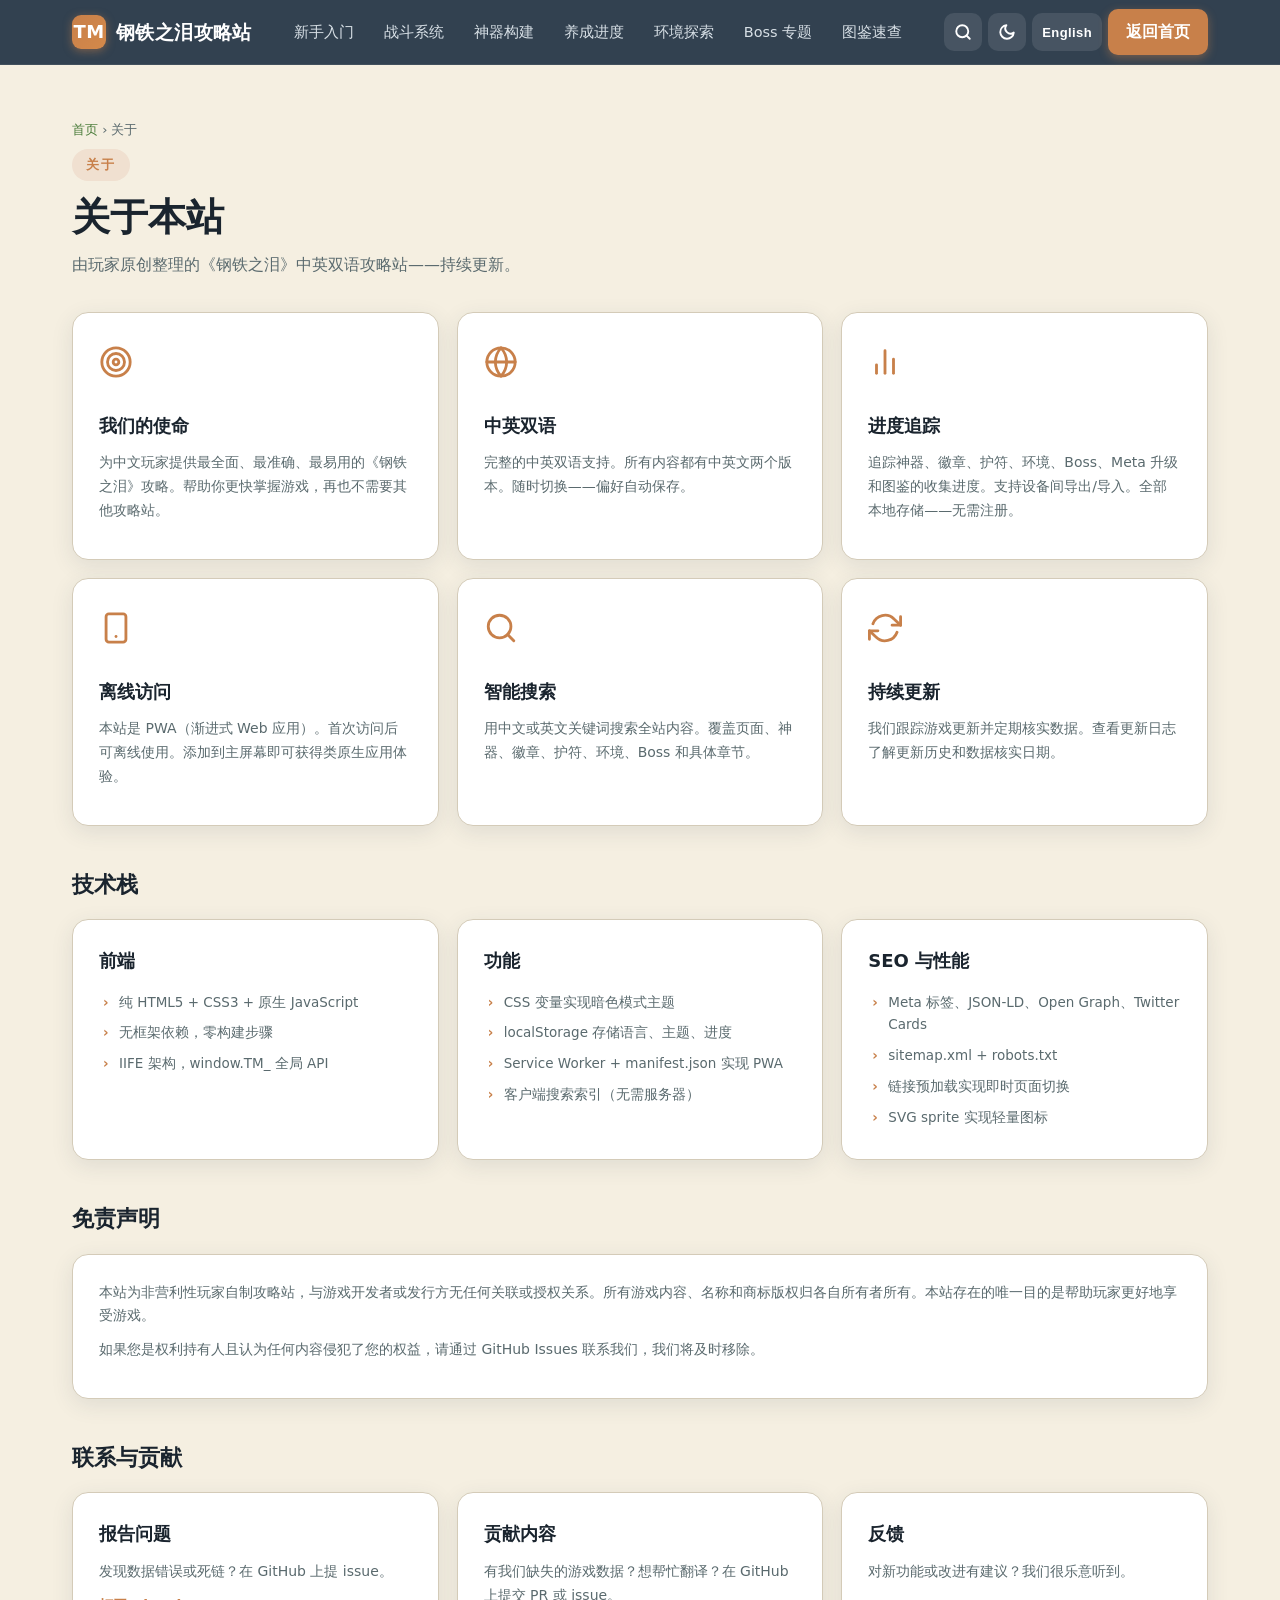
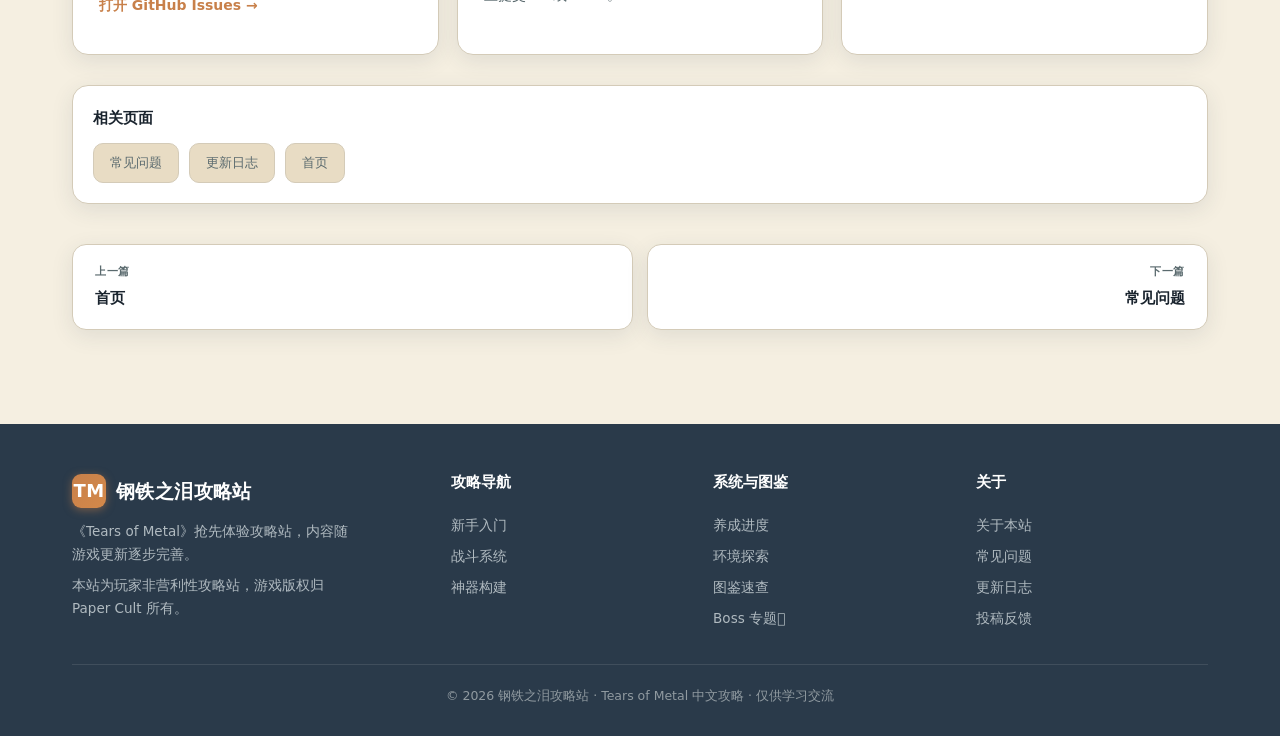
==== about.html @ 51933f32 "v3.1: 真实数据整合与技术清理 — Steam API数据/英雄/Boss/敌人/货币/护符/SVG清理/MAINTENANCE修复/changelog清理" ====
﻿<!DOCTYPE html>
<html lang="zh-CN">
<head>
<meta charset="UTF-8">
<meta name="viewport" content="width=device-width, initial-scale=1.0">
<title>关于本站 | Tears of Metal 钢铁之泪攻略</title>
<meta name="description" content="钢铁之泪攻略站介绍：由玩家原创整理，持续更新，支持中英双语、暗色模式、离线访问。">
<meta name="keywords" content="Tears of Metal攻略站,关于,钢铁之泪中文攻略">
<link rel="stylesheet" href="css/style.css">
<link rel="manifest" href="manifest.json">
<meta name="theme-color" content="#2a3a4a">
<script type="application/ld+json">
{"@context":"https://schema.org","@type":"AboutPage","headline":"关于钢铁之泪攻略站","inLanguage":"zh-CN","isPartOf":{"@type":"WebSite","name":"钢铁之泪攻略站"}}
</script>

    <meta property="og:title" content="关于本站 | Tears of Metal 钢铁之泪攻略" />
    <meta property="og:description" content="钢铁之泪攻略站介绍：由玩家原创整理，持续更新，支持中英双语、暗色模式、离线访问。" />
    <meta property="og:type" content="website" />
    <meta property="og:locale" content="zh_CN" />
    <meta property="og:site_name" content="钢铁之泪攻略站" />
    <meta name="twitter:card" content="summary" />
  </head>
<body>

<header class="nav">
  <div class="wrap nav-inner">
    <a href="index.html" class="brand"><span class="logo">TM</span><span data-i18n="brand">钢铁之泪攻略站</span></a>
    <nav class="nav-links" id="navLinks">
      <a href="getting-started.html" data-i18n="nav.getting-started">新手入门</a>
      <a href="combat.html" data-i18n="nav.combat">战斗系统</a>
      <a href="towers.html" data-i18n="nav.artifacts">神器构建</a>
      <a href="economy.html" data-i18n="nav.progression">养成进度</a>
      <a href="maps.html" data-i18n="nav.environments">环境探索</a>
      <a href="bosses.html" data-i18n="nav.bosses">Boss 专题</a>
      <a href="codex.html" data-i18n="nav.codex">图鉴速查</a>
    </nav>
    <div class="nav-utils">
      <button class="nav-btn search-btn" aria-label="搜索"><svg width="18" height="18" viewBox="0 0 24 24" fill="none" stroke="currentColor" stroke-width="2.5" stroke-linecap="round" stroke-linejoin="round"><circle cx="11" cy="11" r="8"/><line x1="21" y1="21" x2="16.65" y2="16.65"/></svg></button>
      <button class="nav-btn dark-btn" aria-label="暗色模式"><svg width="18" height="18" viewBox="0 0 24 24" fill="none" stroke="currentColor" stroke-width="2.5" stroke-linecap="round" stroke-linejoin="round"><path d="M21 12.79A9 9 0 1 1 11.21 3 7 7 0 0 0 21 12.79z"/></svg></button>
      <button class="nav-btn lang-btn" aria-label="语言">English</button>
      <a href="index.html" class="nav-cta" data-i18n="nav.cta.home">返回首页</a>
    </div>
    <button class="burger" id="burger" aria-label="菜单"><span></span><span></span><span></span></button>
  </div>
</header>

<section id="top" class="section-anchor" style="padding-top:54px">
  <div class="wrap">
    <div class="breadcrumb"><a href="index.html" data-en="Home">首页</a> <span>›</span> <span data-en="About">关于</span></div>
    <span class="eyebrow" data-en="About">关于</span>
    <h2 class="title" data-en="About This Guide Site">关于本站</h2>
    <p class="subtitle" data-en="A player-made, bilingual guide site for Tears of Metal — original content, continuously updated.">由玩家原创整理的《钢铁之泪》中英双语攻略站——持续更新。</p>

    <div class="feature-grid" style="margin-top:24px">
      <div class="fcard">
        <div class="ico"><svg viewBox="0 0 24 24"><use href="#i-target"/></svg></div>
        <h4 data-en="Our Mission">我们的使命</h4>
        <p data-en="Provide the most comprehensive, accurate, and user-friendly Tears of Metal guide for Chinese-speaking players. Help you master the game faster and never need another guide site.">为中文玩家提供最全面、最准确、最易用的《钢铁之泪》攻略。帮助你更快掌握游戏，再也不需要其他攻略站。</p>
      </div>
      <div class="fcard">
        <div class="ico"><svg viewBox="0 0 24 24"><use href="#i-globe"/></svg></div>
        <h4 data-en="Bilingual Support">中英双语</h4>
        <p data-en="Full Chinese/English bilingual support. Every piece of content is available in both languages. Toggle anytime — your preference is saved automatically.">完整的中英双语支持。所有内容都有中英文两个版本。随时切换——偏好自动保存。</p>
      </div>
      <div class="fcard">
        <div class="ico"><svg viewBox="0 0 24 24"><use href="#i-chart"/></svg></div>
        <h4 data-en="Progress Tracking">进度追踪</h4>
        <p data-en="Track your collection progress across artifacts, emblems, charms, environments, bosses, meta upgrades, and codex entries. Export/import your data between devices. All stored locally — no account needed.">追踪神器、徽章、护符、环境、Boss、Meta 升级和图鉴的收集进度。支持设备间导出/导入。全部本地存储——无需注册。</p>
      </div>
      <div class="fcard">
        <div class="ico"><svg viewBox="0 0 24 24"><use href="#i-mobile"/></svg></div>
        <h4 data-en="Offline Access">离线访问</h4>
        <p data-en="This site is a PWA (Progressive Web App). After your first visit, it works offline. Install it to your home screen for app-like experience.">本站是 PWA（渐进式 Web 应用）。首次访问后可离线使用。添加到主屏幕即可获得类原生应用体验。</p>
      </div>
      <div class="fcard">
        <div class="ico"><svg viewBox="0 0 24 24"><use href="#i-search"/></svg></div>
        <h4 data-en="Smart Search">智能搜索</h4>
        <p data-en="Search the entire site by Chinese or English keywords. Covers pages, artifacts, emblems, charms, environments, bosses, and specific sections.">用中文或英文关键词搜索全站内容。覆盖页面、神器、徽章、护符、环境、Boss 和具体章节。</p>
      </div>
      <div class="fcard">
        <div class="ico"><svg viewBox="0 0 24 24"><use href="#i-refresh"/></svg></div>
        <h4 data-en="Continuously Updated">持续更新</h4>
        <p data-en="We track game updates and verify data regularly. Check the changelog for update history and data verification dates.">我们跟踪游戏更新并定期核实数据。查看更新日志了解更新历史和数据核实日期。</p>
      </div>
    </div>

    <h3 class="section-anchor" style="font-size:22px;color:var(--ink);margin:40px 0 16px" data-en="Tech Stack">技术栈</h3>
    <div class="feature-grid">
      <div class="fcard">
        <h4 data-en="Frontend">前端</h4>
        <ul>
          <li data-en="Pure HTML5 + CSS3 + Vanilla JavaScript">纯 HTML5 + CSS3 + 原生 JavaScript</li>
          <li data-en="No framework dependencies, zero build step">无框架依赖，零构建步骤</li>
          <li data-en="IIFE architecture with window.TM_ global API">IIFE 架构，window.TM_ 全局 API</li>
        </ul>
      </div>
      <div class="fcard">
        <h4 data-en="Features">功能</h4>
        <ul>
          <li data-en="CSS variables for dark mode theming">CSS 变量实现暗色模式主题</li>
          <li data-en="localStorage for language, theme, progress">localStorage 存储语言、主题、进度</li>
          <li data-en="Service Worker + manifest.json for PWA">Service Worker + manifest.json 实现 PWA</li>
          <li data-en="Client-side search index (no server needed)">客户端搜索索引（无需服务器）</li>
        </ul>
      </div>
      <div class="fcard">
        <h4 data-en="SEO & Performance">SEO 与性能</h4>
        <ul>
          <li data-en="Meta tags, JSON-LD, Open Graph, Twitter Cards">Meta 标签、JSON-LD、Open Graph、Twitter Cards</li>
          <li data-en="sitemap.xml + robots.txt">sitemap.xml + robots.txt</li>
          <li data-en="Link prefetching for instant page loads">链接预加载实现即时页面切换</li>
          <li data-en="SVG sprites for lightweight icons">SVG sprite 实现轻量图标</li>
        </ul>
      </div>
    </div>

    <h3 class="section-anchor" style="font-size:22px;color:var(--ink);margin:40px 0 16px" data-en="Disclaimer">免责声明</h3>
    <div class="fcard">
      <p data-en="This is a non-profit, fan-made guide site for Tears of Metal. We are not affiliated with or endorsed by the game's developers or publishers. All game content, names, and trademarks belong to their respective owners. This site exists solely to help players enjoy the game better.">本站为非营利性玩家自制攻略站，与游戏开发者或发行方无任何关联或授权关系。所有游戏内容、名称和商标版权归各自所有者所有。本站存在的唯一目的是帮助玩家更好地享受游戏。</p>
      <p style="margin-top:10px" data-en="If you are a rights holder and believe any content infringes your rights, please contact us via GitHub Issues and we will remove it promptly.">如果您是权利持有人且认为任何内容侵犯了您的权益，请通过 GitHub Issues 联系我们，我们将及时移除。</p>
    </div>

    <h3 class="section-anchor" style="font-size:22px;color:var(--ink);margin:40px 0 16px" data-en="Contact & Contribute">联系与贡献</h3>
    <div class="feature-grid">
      <div class="fcard">
        <h4 data-en="Report Issues">报告问题</h4>
        <p data-en="Found a data error or broken link? Open an issue on GitHub.">发现数据错误或死链？在 GitHub 上提 issue。</p>
        <p style="margin-top:8px"><a href="https://github.com/yxhtl/tears-of-metal-guide/issues" target="_blank" rel="noopener" style="color:var(--copper);font-weight:600" data-en="Open GitHub Issues →">打开 GitHub Issues →</a></p>
      </div>
      <div class="fcard">
        <h4 data-en="Contribute Content">贡献内容</h4>
        <p data-en="Have game data we're missing? Want to help translate? Submit a pull request or issue on GitHub.">有我们缺失的游戏数据？想帮忙翻译？在 GitHub 上提交 PR 或 issue。</p>
      </div>
      <div class="fcard">
        <h4 data-en="Feedback">反馈</h4>
        <p data-en="Have suggestions for new features or improvements? We'd love to hear from you.">对新功能或改进有建议？我们很乐意听到。</p>
      </div>
    </div>

    <div class="cross-links">
      <h4 data-en="Related">相关页面</h4>
      <div class="cl-list">
        <a href="faq.html" data-en="FAQ">常见问题</a>
        <a href="changelog.html" data-en="Changelog">更新日志</a>
        <a href="index.html" data-en="Home">首页</a>
      </div>
    </div>

    <div class="page-nav">
      <a href="index.html"><div class="pn-label" data-en="Previous">上一篇</div><div class="pn-title" data-en="Home">首页</div></a>
      <a href="faq.html"><div class="pn-label" data-en="Next">下一篇</div><div class="pn-title" data-en="FAQ">常见问题</div></a>
    </div>
  </div>
</section>

<footer>
  <div class="wrap">
    <div class="foot-grid">
      <div class="foot-brand">
        <a href="index.html" class="brand" style="color:#fff"><span class="logo">TM</span><span data-en="Tears of Metal Guide">钢铁之泪攻略站</span></a>
        <p data-i18n="foot.branddesc">《Tears of Metal》抢先体验攻略站，内容随游戏更新逐步完善。</p>
        <p class="disclaimer" data-en="This is a non-profit fan guide site. Game rights belong to Paper Cult.">本站为玩家非营利性攻略站，游戏版权归 Paper Cult 所有。</p>
      </div>
      <div><h4 data-i18n="foot.nav">攻略导航</h4><a href="getting-started.html" data-en="Beginner">新手入门</a><a href="combat.html" data-en="Combat">战斗系统</a><a href="towers.html" data-en="Artifacts">神器构建</a></div>
      <div><h4 data-i18n="foot.systems">系统与图鉴</h4><a href="economy.html" data-en="Progression">养成进度</a><a href="maps.html" data-en="Environments">环境探索</a><a href="codex.html" data-en="Codex">图鉴速查</a><a href="bosses.html" data-en="Bosses">Boss 专题</a></div>
      <div><h4 data-i18n="foot.about">关于</h4><a href="about.html" data-i18n="foot.aboutus">关于本站</a><a href="faq.html" data-en="FAQ">常见问题</a><a href="changelog.html" data-i18n="foot.changelog">更新日志</a><a href="https://github.com/yxhtl/tears-of-metal-guide/issues" target="_blank" rel="noopener" data-i18n="foot.feedback">投稿反馈</a></div>
    </div>
    <div class="foot-bottom" data-i18n="foot.copy">© 2026 钢铁之泪攻略站 · Tears of Metal 中文攻略 · 仅供学习交流</div>
  </div>
</footer>

<button id="toTop" aria-label="返回顶部" data-en="Top">顶部</button>
<div class="search-overlay" id="searchOverlay">
  <div class="search-panel">
    <div class="search-input-wrap">
      <span class="s-ico"></span>
      <input type="text" placeholder="搜索攻略、神器、环境…">
      <button class="search-close" aria-label="关闭">×</button>
    </div>
    <div class="search-results"></div>
  </div>
</div>
<script src="js/common.js"></script>
</body>
</html>
---- css/style.css ----
/* ===== Tears of Metal Guide - Shared Styles ===== */
:root{
  --iron:#2a3a4a;         /* 深铁蓝 - 主背景/导航 */
  --iron-2:#3a4a5c;       /* 浅铁蓝 */
  --iron-3:#1a2a3a;       /* 深铁蓝2 */
  --copper:#c8804a;       /* 铜色 - 主强调色 */
  --copper-2:#d4894a;     /* 亮铜色 */
  --copper-3:#e8a060;     /* 柔铜色 */
  --heather:#8a6a9a;      /* 苏格兰石楠紫 - 次强调色 */
  --heather-2:#a08ab0;    /* 亮石楠紫 */
  --moss:#4a7c3a;         /* 高地苔藓绿 - 成功/完成 */
  --moss-2:#6a9c4a;       /* 亮苔藓绿 */
  --crimson:#a02828;      /* 战斗红 - 危险/Boss */
  --steel:#8a8a7a;        /* 钢灰 */
  --parchment:#e8dcc4;    /* 羊皮纸色 */
  --parchment-2:#f5efe1;  /* 亮羊皮纸 */
  --parchment-3:#faf6ec;  /* 最亮 */
  --ink:#1a242e;          /* 正文文字色 */
  --ink-soft:#5a6a6e;     /* 次要文字色 */
  --line:#d4cbb8;         /* 分割线 */
  --card:#ffffff;          /* 卡片背景 */
  /* aliases for compatibility */
  --border:var(--line);
  --card-bg:var(--card);
  --bg:var(--parchment);
  --accent:var(--copper);
  --shadow:0 6px 22px rgba(42,58,74,.10);
  --shadow-lg:0 14px 40px rgba(42,58,74,.16);
  --radius:16px;
  --maxw:1180px;
}
*{box-sizing:border-box;margin:0;padding:0}
html{scroll-behavior:smooth;scroll-padding-top:78px}
body{
  font-family:"Segoe UI","PingFang SC","Microsoft YaHei",system-ui,sans-serif;
  color:var(--ink);
  background:var(--parchment-2);
  line-height:1.7;
  -webkit-font-smoothing:antialiased;
  transition:background .3s,color .3s;
}
a{color:inherit;text-decoration:none}
img{max-width:100%;display:block}

/* ===== DARK MODE ===== */
body.dark{
  --iron:#152030;
  --iron-2:#1e2a3a;
  --iron-3:#0f1a28;
  --ink:#e8e2d4;
  --ink-soft:#b0bac0;
  --parchment:#1e2a34;
  --parchment-2:#141e28;
  --parchment-3:#0f1820;
  --line:#2e3a44;
  --card:#1a242e;
  --border:var(--line);
  --card-bg:var(--card);
  --bg:var(--parchment);
  --accent:var(--copper);
  --shadow:0 6px 22px rgba(0,0,0,.35);
  --shadow-lg:0 14px 40px rgba(0,0,0,.5);
}
body.dark .bg-alt{background:#101820}
body.dark tr:hover td{background:#222e38}
body.dark .chip{background:var(--card)}
body.dark .calc-result{background:#1a242e}
body.dark .stat-pill{background:var(--parchment)}
body.dark .res-emoji{background:var(--parchment)}
body.dark .eyebrow{background:#2a3440}
body.dark .tagline{background:#1e2a30;color:var(--moss-2)}
body.dark .wave-card .wave-power{background:#2a2418}
body.dark .tower-card .tower-tier{background:#2a2418}
body.dark .map-card .num{color:#1a242e}

/* ===== LAYOUT ===== */
.wrap{max-width:var(--maxw);margin:0 auto;padding:0 22px}
section{padding:64px 0}
.bg-alt{background:#ede8dc}

/* ===== TYPOGRAPHY ===== */
.eyebrow{
  display:inline-block;font-size:13px;font-weight:700;letter-spacing:.14em;
  text-transform:uppercase;color:var(--copper);background:#f0e0d0;
  padding:5px 14px;border-radius:999px;margin-bottom:14px;
}
h2.title{font-size:clamp(26px,4vw,38px);line-height:1.2;color:var(--ink);margin-bottom:10px;font-weight:800}
.subtitle{color:var(--ink-soft);max-width:680px;margin-bottom:34px;font-size:16px}
.lead{font-size:17px}

/* ===== NAV ===== */
header.nav{
  position:sticky;top:0;z-index:100;
  background:rgba(42,58,74,.96);backdrop-filter:blur(8px);
  border-bottom:1px solid rgba(255,255,255,.08);
}
.nav-inner{display:flex;align-items:center;justify-content:space-between;height:64px;flex-wrap:nowrap;gap:12px}
.brand{display:flex;align-items:center;gap:10px;color:#fff;font-weight:800;font-size:19px;letter-spacing:.02em;flex-shrink:0;white-space:nowrap}
.brand .logo{
  width:34px;height:34px;border-radius:9px;display:grid;place-items:center;
  background:linear-gradient(135deg,var(--copper),var(--copper-2));font-size:18px;font-weight:900;color:#fff;
  box-shadow:0 2px 8px rgba(200,128,74,.5);
}
.nav-links{display:flex;align-items:center;gap:4px}
.nav-links a{
  color:#d8e0e6;font-size:14.5px;font-weight:500;padding:8px 13px;border-radius:9px;transition:.18s;
}
.nav-links a:hover{background:rgba(255,255,255,.12);color:#fff}
.nav-links a.active{background:rgba(200,128,74,.25);color:var(--copper-2)}
.nav-cta{
  background:var(--copper);color:#fff!important;padding:9px 18px;border-radius:10px;font-weight:700;
  box-shadow:0 3px 10px rgba(200,128,74,.45);
}
.nav-cta:hover{background:var(--copper-2);transform:translateY(-1px)}
.burger{display:none;flex-direction:column;gap:5px;background:none;border:0;cursor:pointer;padding:8px}
.burger span{width:24px;height:2.5px;background:#fff;border-radius:2px;transition:.25s}

/* nav utility buttons */
.nav-utils{display:flex;align-items:center;gap:6px;flex-shrink:0}
.nav-btn{
  width:38px;height:38px;border-radius:10px;border:0;cursor:pointer;background:rgba(255,255,255,.1);
  color:#fff;font-size:14px;font-weight:700;display:grid;place-items:center;transition:.18s;flex-shrink:0;
}
.nav-btn:hover{background:rgba(255,255,255,.22)}
.nav-btn.lang-btn{width:auto;padding:0 10px;font-size:13px;font-weight:700;letter-spacing:.03em}
.nav-btn svg{display:block;color:#fff}
.search-input-wrap .s-ico{display:grid;place-items:center;color:var(--ink-soft)}
.search-input-wrap .s-ico svg{display:block}

/* ===== SEARCH OVERLAY ===== */
.search-overlay{
  position:fixed;inset:0;z-index:200;background:rgba(16,24,34,.85);backdrop-filter:blur(6px);
  display:none;align-items:flex-start;justify-content:center;padding-top:12vh;
}
.search-overlay.show{display:flex}
.search-panel{
  width:100%;max-width:640px;background:var(--card);border:1px solid var(--line);border-radius:18px;
  box-shadow:var(--shadow-lg);overflow:hidden;margin:0 16px;
}
.search-input-wrap{display:flex;align-items:center;gap:10px;padding:16px 20px;border-bottom:1px solid var(--line)}
.search-input-wrap input{
  flex:1;border:0;outline:0;background:none;font-size:17px;color:var(--ink);font-family:inherit;
}
.search-input-wrap .s-ico{font-size:15px;font-weight:700;opacity:.6}
.search-close{background:none;border:0;cursor:pointer;font-size:20px;color:var(--ink-soft);padding:4px 8px;border-radius:8px;font-weight:700}
.search-close:hover{background:var(--parchment)}
.search-results{max-height:50vh;overflow-y:auto}
.search-results .sr-item{display:block;padding:13px 20px;border-bottom:1px solid var(--line);transition:.15s}
.search-results .sr-item:hover{background:var(--parchment)}
.search-results .sr-item .sr-page{font-size:11px;font-weight:700;color:var(--copper);text-transform:uppercase;letter-spacing:.06em}
.search-results .sr-item .sr-title{font-size:15px;color:var(--ink);margin:2px 0}
.search-results .sr-item .sr-snippet{font-size:12.5px;color:var(--ink-soft);overflow:hidden;text-overflow:ellipsis;white-space:nowrap}
.search-results .sr-empty{padding:30px;text-align:center;color:var(--ink-soft);font-size:14px}
.search-results .sr-item.selected{background:var(--parchment);border-left:3px solid var(--copper)}
.search-results .sr-item.sr-history{padding:10px 20px}
.search-results .sr-label{font-size:11px;font-weight:700;color:var(--copper);text-transform:uppercase;letter-spacing:.06em;padding:10px 20px 6px;display:flex;justify-content:space-between;align-items:center}
.search-results .sr-clear{background:none;border:0;cursor:pointer;font-size:12px;color:var(--ink-soft);font-weight:600}
.search-results .sr-clear:hover{color:var(--crimson)}

/* ===== HERO ===== */
.hero{
  position:relative;overflow:hidden;color:#fff;
  background:
    radial-gradient(900px 420px at 15% 110%,rgba(74,124,58,.22),transparent 55%),
    radial-gradient(1100px 480px at 78% -8%,rgba(200,128,74,.30),transparent 60%),
    radial-gradient(700px 380px at 92% 100%,rgba(138,106,154,.16),transparent 50%),
    linear-gradient(160deg,var(--iron) 0%,#0d1820 100%);
}
.hero::before{
  content:"";position:absolute;inset:0;pointer-events:none;opacity:.5;
  background-image:repeating-linear-gradient(45deg,transparent 0 38px,rgba(255,255,255,.018) 38px 39px);
}
.hero::after{
  content:"";position:absolute;left:0;right:0;bottom:-1px;height:90px;
  background:linear-gradient(var(--parchment-2),transparent);pointer-events:none;
}
.hero-grid{display:grid;grid-template-columns:1.15fr .85fr;gap:40px;align-items:center;padding:78px 0 96px}
.hero h1{font-size:clamp(34px,5.4vw,56px);line-height:1.08;font-weight:900;letter-spacing:-.01em}
.hero h1 span{color:var(--copper-2)}
.hero p.tag{font-size:18px;color:#d0d8e0;margin:18px 0 30px;max-width:520px}
.hero-btns{display:flex;gap:14px;flex-wrap:wrap}
.hero-stats{display:flex;gap:26px;margin-top:38px;flex-wrap:wrap}
.hero-stats .s b{display:block;font-size:26px;color:#fff}
.hero-stats .s small{color:#c4ccd4;font-size:13px}

/* hero side card */
.hero-art{position:relative;height:340px;display:grid;place-items:center}
.island-card{
  width:100%;max-width:380px;background:rgba(255,255,255,.08);border:1px solid rgba(255,255,255,.16);
  border-radius:22px;padding:26px;backdrop-filter:blur(6px);box-shadow:var(--shadow-lg);
}
.island-card h3{font-size:16px;color:#fff;margin-bottom:16px;display:flex;align-items:center;gap:8px}
.day-row{display:flex;align-items:center;gap:12px;padding:10px 0;border-top:1px solid rgba(255,255,255,.12)}
.day-row:first-of-type{border-top:0}
.day-badge{width:42px;height:42px;border-radius:11px;display:grid;place-items:center;font-weight:800;font-size:13px;background:linear-gradient(135deg,var(--copper),var(--copper-2));flex-shrink:0}
.day-row .t b{display:block;font-size:14px;color:#fff}
.day-row .t small{color:#c0cad4;font-size:12.5px}

/* ===== BUTTONS ===== */
.btn{
  display:inline-flex;align-items:center;gap:8px;padding:13px 26px;border-radius:12px;
  font-weight:700;font-size:15px;cursor:pointer;border:0;transition:.2s;
}
.btn-primary{background:var(--copper);color:#fff;box-shadow:0 6px 18px rgba(200,128,74,.45)}
.btn-primary:hover{background:var(--copper-2);transform:translateY(-2px)}
.btn-ghost{background:rgba(255,255,255,.12);color:#fff;border:1px solid rgba(255,255,255,.28)}
.btn-ghost:hover{background:rgba(255,255,255,.22)}

/* ===== QUICK CARDS (homepage) ===== */
.quick{display:grid;grid-template-columns:repeat(3,1fr);gap:18px}
.qcard{
  background:var(--card);border:1px solid var(--line);border-radius:var(--radius);
  padding:24px;box-shadow:var(--shadow);transition:.2s;cursor:pointer;position:relative;overflow:hidden;
}
.qcard::before{content:"";position:absolute;inset:0 auto 0 0;width:5px;background:var(--moss-2);transition:.2s}
.qcard:hover{transform:translateY(-4px);box-shadow:var(--shadow-lg)}
.qcard:hover::before{background:var(--copper)}
.qcard .ico{font-size:30px;margin-bottom:12px;color:var(--copper)}
.qcard .ico svg{width:30px;height:30px;fill:none;stroke:currentColor;stroke-width:2;stroke-linecap:round;stroke-linejoin:round}
.qcard h3{font-size:17px;color:var(--ink);margin-bottom:5px}
.qcard p{font-size:13.5px;color:var(--ink-soft)}

/* ===== TIMELINE (beginner) ===== */
.timeline{position:relative;margin-top:10px}
.timeline::before{content:"";position:absolute;left:23px;top:6px;bottom:6px;width:3px;background:var(--line);border-radius:3px}
.tl-item{display:flex;gap:22px;padding:0 0 26px;position:relative}
.tl-dot{
  width:50px;height:50px;border-radius:14px;flex-shrink:0;z-index:1;display:grid;place-items:center;
  font-weight:800;color:#fff;font-size:14px;box-shadow:0 4px 12px rgba(74,124,58,.4);
  background:linear-gradient(135deg,var(--moss),var(--moss-2));
}
.tl-body{background:var(--card);border:1px solid var(--line);border-radius:14px;padding:18px 22px;box-shadow:var(--shadow);flex:1}
.tl-body h4{color:var(--ink);font-size:17px;margin-bottom:8px}
.tl-body ul{list-style:none}
.tl-body li{padding:4px 0 4px 22px;position:relative;font-size:14.5px;color:var(--ink-soft)}
.tl-body li::before{content:"";position:absolute;left:0;top:11px;width:8px;height:8px;border-radius:50%;background:var(--copper-2)}
.tl-body li b{color:var(--ink)}

/* ===== FEATURE CARDS ===== */
.feature-grid{display:grid;grid-template-columns:repeat(auto-fit,minmax(280px,1fr));gap:18px}
.fcard{background:var(--card);border:1px solid var(--line);border-radius:var(--radius);padding:26px;box-shadow:var(--shadow);transition:.2s}
.fcard:hover{transform:translateY(-3px);box-shadow:var(--shadow-lg)}
.fcard .ico{font-size:34px;margin-bottom:14px;color:var(--copper)}
.fcard .ico svg{width:34px;height:34px;fill:none;stroke:currentColor;stroke-width:2;stroke-linecap:round;stroke-linejoin:round}
.fcard h4{color:var(--ink);font-size:18px;margin-bottom:10px}
.fcard p{font-size:14px;color:var(--ink-soft);margin-bottom:10px}
.fcard ul{list-style:none}
.fcard li{font-size:13.5px;color:var(--ink-soft);padding:4px 0 4px 20px;position:relative}
.fcard li::before{content:"\203A";position:absolute;left:4px;color:var(--copper);font-weight:800}

/* ===== TABLE (generic) ===== */
.data-table{width:100%;border-collapse:collapse;background:var(--card);border:1px solid var(--line);border-radius:var(--radius);overflow:hidden;box-shadow:var(--shadow)}
.data-table th{background:var(--iron);color:#fff;text-align:left;padding:12px 16px;font-size:12.5px;white-space:nowrap}
.data-table td{padding:10px 16px;border-bottom:1px solid var(--line);font-size:13px;color:var(--ink-soft)}
.data-table td b{color:var(--ink)}
.data-table tr:hover td{background:#f8f5ef}
body.dark .data-table tr:hover td{background:#222e38}

/* ===== CHIPS (filter) ===== */
.chips{display:flex;gap:8px;flex-wrap:wrap;margin-bottom:22px;align-items:center}
.chips .chip-label{font-size:12px;font-weight:700;color:var(--ink-soft);margin-right:4px;white-space:nowrap}
.chip{
  border:1.5px solid var(--line);background:var(--card);color:var(--ink-soft);padding:8px 15px;
  border-radius:999px;font-size:13.5px;font-weight:600;cursor:pointer;transition:.18s;
}
.chip:hover{border-color:var(--moss-2);color:var(--moss)}
.chip.active{background:var(--moss);border-color:var(--moss);color:#fff}

/* ===== TOWER CARDS ===== */
.tower-grid{display:grid;grid-template-columns:repeat(auto-fill,minmax(280px,1fr));gap:18px;margin-top:10px}
.tower-card{background:var(--card);border:1px solid var(--line);border-radius:var(--radius);padding:24px;box-shadow:var(--shadow);transition:.2s;border-top:4px solid var(--copper)}
.tower-card:hover{transform:translateY(-3px);box-shadow:var(--shadow-lg)}
.tower-card .tower-type{font-size:12px;font-weight:700;color:var(--copper);letter-spacing:.1em}
.tower-card h4{color:var(--ink);font-size:18px;margin:4px 0 10px}
.tower-card .tower-desc{font-size:13.5px;color:var(--ink-soft);line-height:1.6;margin-bottom:10px}
.tower-card .tower-tier{margin-top:10px;font-size:12px;font-weight:700;color:var(--copper);background:#f0e0d0;padding:6px 12px;border-radius:8px;display:inline-block}
.tower-card .tower-stats{display:flex;gap:10px;flex-wrap:wrap;font-size:11px;font-weight:600;color:var(--ink);margin-top:8px}
.tower-card .tower-stats span{background:var(--parchment);border-radius:6px;padding:3px 7px;white-space:nowrap}

/* ===== UNIT CARDS ===== */
.unit-grid{display:grid;grid-template-columns:repeat(auto-fill,minmax(200px,1fr));gap:14px;margin-top:8px}
.unit{background:var(--card);border:1px solid var(--line);border-radius:14px;padding:18px;text-align:center;box-shadow:var(--shadow);transition:.2s}
.unit:hover{transform:translateY(-3px);box-shadow:var(--shadow-lg)}
.unit .u-icon{width:48px;height:48px;border-radius:12px;margin:0 auto 10px;display:grid;place-items:center;background:var(--parchment)}
.unit .u-icon svg{width:55%;height:55%;fill:none;stroke:currentColor;stroke-width:2;stroke-linecap:round;stroke-linejoin:round}
.unit h5{color:var(--ink);margin:8px 0 4px;font-size:15px}
.unit p{font-size:12.5px;color:var(--ink-soft)}
.unit .ustats{display:flex;justify-content:center;gap:8px;flex-wrap:wrap;font-size:11px;font-weight:600;color:var(--ink);margin-top:6px}
.unit .ustats span{background:var(--parchment);border-radius:6px;padding:3px 7px;white-space:nowrap}
.unit .uskills{margin-top:8px;padding-top:8px;border-top:1px solid var(--line);text-align:left}
.unit .uskills .uskill-name{display:block;font-size:12px;font-weight:700;color:var(--copper);margin-bottom:3px}
.unit .uskills .uskill-desc{display:block;font-size:11px;color:var(--ink-soft);line-height:1.5;margin-bottom:4px}
.unit .uskills .uskill-stats{display:flex;justify-content:center;gap:6px;flex-wrap:wrap}
.unit .uskills .uskill-stat{display:inline-flex;align-items:center;gap:3px;font-size:10.5px;font-weight:600;color:var(--ink);background:var(--parchment);border-radius:5px;padding:2px 6px;white-space:nowrap}
.unit .uskills .uskill-stat svg{width:11px;height:11px;fill:none;stroke:currentColor;stroke-width:2.5;stroke-linecap:round;stroke-linejoin:round}
.unit .uskills .uskill-passive{font-size:10.5px;font-weight:600;color:var(--heather);background:rgba(138,106,154,.12);border-radius:5px;padding:2px 8px;display:inline-block}
.role-badge{display:inline-block;font-size:11px;font-weight:700;padding:2px 9px;border-radius:999px;margin-top:6px}
.r-melee{background:#e8f0e8;color:var(--moss)}.r-ranged{background:#f0e8d8;color:var(--copper)}.r-support{background:#ece4f0;color:var(--heather)}.r-siege{background:#f0e0e0;color:var(--crimson)}
.syn-grid{display:grid;grid-template-columns:repeat(auto-fill,minmax(280px,1fr));gap:16px;margin-bottom:24px}
.syn-card{background:var(--card);border:1px solid var(--line);border-left:4px solid var(--moss);border-radius:var(--radius);padding:18px;box-shadow:var(--shadow);transition:.2s}
.syn-card:hover{transform:translateY(-2px);box-shadow:var(--shadow-lg)}
.syn-card.syn-bad{border-left-color:var(--crimson)}
.syn-card h4{font-size:15px;color:var(--ink);margin-bottom:8px;display:flex;align-items:center;gap:6px}
.syn-card h4 .syn-tag{font-size:10px;font-weight:700;padding:2px 7px;border-radius:999px;text-transform:uppercase;letter-spacing:.5px}
.syn-card.syn-good h4 .syn-tag{background:rgba(34,139,34,.15);color:var(--moss)}
.syn-card.syn-bad h4 .syn-tag{background:rgba(178,34,34,.15);color:var(--crimson)}
.syn-card .syn-pair{display:flex;align-items:center;gap:6px;flex-wrap:wrap;margin-bottom:8px}
.syn-card .syn-pair .syn-unit{display:inline-flex;align-items:center;gap:4px;font-size:12px;font-weight:600;color:var(--ink);background:var(--parchment);border-radius:6px;padding:3px 8px}
.syn-card .syn-pair .syn-unit svg{width:14px;height:14px;fill:none;stroke:currentColor;stroke-width:2;stroke-linecap:round;stroke-linejoin:round}
.syn-card .syn-pair .syn-plus{font-size:14px;color:var(--ink-soft);font-weight:700}
.syn-card .syn-desc{font-size:13px;color:var(--ink-soft);line-height:1.6}
.syn-map-table{width:100%;border-collapse:collapse;font-size:13px;margin-bottom:24px}
.syn-map-table th{text-align:left;padding:10px 12px;background:var(--parchment);color:var(--ink);font-weight:700;border-bottom:2px solid var(--line)}
.syn-map-table td{padding:10px 12px;border-bottom:1px solid var(--line);color:var(--ink-soft)}
.syn-map-table tr:hover td{background:var(--parchment)}
.syn-map-table .syn-formation{font-weight:600;color:var(--ink)}
.counter-table{width:100%;border-collapse:collapse;font-size:13px;margin-bottom:24px}
.counter-table th{text-align:left;padding:10px 12px;background:var(--parchment);color:var(--ink);font-weight:700;border-bottom:2px solid var(--line);white-space:nowrap}
.counter-table td{padding:10px 12px;border-bottom:1px solid var(--line);color:var(--ink-soft);vertical-align:top}
.counter-table tr:hover td{background:var(--parchment)}
.counter-table .ct-enemy{font-weight:600;color:var(--ink);display:flex;align-items:center;gap:6px}
.counter-table .ct-enemy svg{width:16px;height:16px;fill:none;stroke:currentColor;stroke-width:2;stroke-linecap:round;stroke-linejoin:round;flex-shrink:0}
.counter-table .ct-best{display:inline-block;font-size:11px;font-weight:700;padding:3px 9px;border-radius:999px;white-space:nowrap}
.counter-table .ct-best.ct-arrow{background:rgba(34,139,34,.15);color:var(--moss)}
.counter-table .ct-best.ct-cannon{background:rgba(178,34,34,.15);color:var(--crimson)}
.counter-table .ct-best.ct-magic{background:rgba(138,106,154,.15);color:var(--heather)}
.counter-table .ct-best.ct-mixed{background:rgba(205,127,50,.15);color:var(--copper)}
.counter-table .ct-unit{font-size:11px;color:var(--ink);background:var(--parchment);border-radius:5px;padding:2px 7px;display:inline-block;margin:2px 2px 0 0}

/* ===== ENEMY CARDS ===== */
.enemy-grid{display:grid;grid-template-columns:repeat(auto-fill,minmax(200px,1fr));gap:14px;margin-top:8px}
.enemy{background:var(--card);border:1px solid var(--line);border-radius:14px;padding:18px;text-align:center;box-shadow:var(--shadow);transition:.2s}
.enemy:hover{transform:translateY(-3px);box-shadow:var(--shadow-lg)}
.enemy .e-icon{width:48px;height:48px;border-radius:12px;margin:0 auto 10px;display:grid;place-items:center;background:var(--parchment)}
.enemy .e-icon svg{width:55%;height:55%;fill:none;stroke:currentColor;stroke-width:2;stroke-linecap:round;stroke-linejoin:round}
.enemy h5{color:var(--ink);margin:8px 0 4px;font-size:15px}
.enemy p{font-size:12.5px;color:var(--ink-soft)}
.enemy .estats{display:flex;justify-content:center;gap:8px;flex-wrap:wrap;font-size:11px;font-weight:600;color:var(--ink);margin-top:6px}
.enemy .estats span{background:var(--parchment);border-radius:6px;padding:3px 7px;white-space:nowrap}
.danger{display:inline-block;font-size:11px;font-weight:700;padding:2px 9px;border-radius:999px;margin-top:6px}
.d-low{background:#e8f5e8;color:var(--moss)}.d-mid{background:#fff4e0;color:var(--copper)}.d-high{background:#fde8e8;color:var(--crimson)}.d-boss{background:#f0e0f0;color:var(--heather)}

/* ===== WAVE PROGRESSION CARDS ===== */
.wave-grid{display:grid;grid-template-columns:repeat(auto-fill,minmax(280px,1fr));gap:18px;margin-top:10px}
.wave-card{background:var(--card);border:1px solid var(--line);border-radius:var(--radius);padding:24px;box-shadow:var(--shadow);transition:.2s;border-top:4px solid var(--moss-2)}
.wave-card:hover{transform:translateY(-3px);box-shadow:var(--shadow-lg)}
.wave-card .wave-num{font-size:12px;font-weight:700;color:var(--moss);letter-spacing:.1em}
.wave-card h4{color:var(--ink);font-size:18px;margin:4px 0 10px}
.wave-card .wave-desc{font-size:13.5px;color:var(--ink-soft);line-height:1.6;margin-bottom:10px}
.wave-card .wave-power{margin-top:10px;font-size:12px;font-weight:700;color:var(--copper);background:#f0e0d0;padding:6px 12px;border-radius:8px;display:inline-block}

/* ===== MAP CARDS ===== */
.map-grid{display:grid;grid-template-columns:repeat(auto-fill,minmax(250px,1fr));gap:16px}
.map-card{background:var(--card);border:1px solid var(--line);border-radius:var(--radius);padding:22px;box-shadow:var(--shadow);transition:.2s;position:relative;overflow:hidden}
.map-card:hover{transform:translateY(-3px);box-shadow:var(--shadow-lg)}
.map-card h4{color:var(--ink);font-size:17px;margin-bottom:8px;position:relative}
.map-card p{font-size:13.5px;color:var(--ink-soft);position:relative}
.map-card ul{list-style:none;margin-top:8px}
.map-card li{font-size:13px;color:var(--ink-soft);padding:3px 0 3px 16px;position:relative}
.map-card li::before{content:"\203A";position:absolute;left:0;color:var(--copper);font-weight:800}
.map-card li b{color:var(--ink)}
.map-head{display:flex;align-items:center;gap:10px;margin-bottom:8px}
.map-head .num{width:34px;height:34px;border-radius:9px;display:grid;place-items:center;font-weight:800;font-size:13px;color:#fff;background:linear-gradient(135deg,var(--moss),var(--moss-2));flex-shrink:0}
.map-card.b-forest .map-head .num{background:linear-gradient(135deg,var(--copper),var(--copper-2))}
.map-card.b-mountain .map-head .num{background:linear-gradient(135deg,#3a6a8a,var(--steel))}
.map-card.b-coast .map-head .num{background:linear-gradient(135deg,#2c6f9e,#5b8db8)}
.map-card.b-village .map-head .num{background:linear-gradient(135deg,var(--heather),var(--heather-2))}
.map-card .map-head h4{margin:0}

/* ===== MAP PROGRESSION ===== */
.biome-progression{display:flex;align-items:stretch;gap:6px;flex-wrap:wrap;margin-bottom:34px;background:var(--card);border:1px solid var(--line);border-radius:var(--radius);padding:18px;box-shadow:var(--shadow)}
.bp-node{flex:1;min-width:120px;border-radius:12px;padding:14px 10px;text-align:center;background:var(--parchment);border:2px solid transparent;transition:.2s}
.bp-node.active{border-color:var(--moss-2)}
.bp-step{font-size:12px;font-weight:800;color:var(--copper);letter-spacing:.1em}
.bp-name{font-size:15px;font-weight:800;color:var(--ink);margin:4px 0 2px}
.bp-info{font-size:11px;color:var(--ink-soft);line-height:1.4}
.bp-arrow{display:grid;place-items:center;color:var(--line);font-size:18px;font-weight:700;align-self:center}

/* ===== CALCULATOR ===== */
.calc-box{background:var(--card);border:1px solid var(--line);border-radius:var(--radius);padding:24px;box-shadow:var(--shadow);margin-top:18px}
.calc-row{display:flex;align-items:center;gap:14px;margin-bottom:16px;flex-wrap:wrap}
.calc-row label{font-size:14px;font-weight:700;color:var(--ink);min-width:80px}
.calc-row select{flex:1;min-width:180px;padding:10px 14px;border:1.5px solid var(--line);border-radius:10px;font-size:14px;font-family:inherit;outline:0;transition:.15s}
.calc-row select:focus{border-color:var(--moss-2)}
.calc-row input[type=number]{width:90px;padding:10px 14px;border:1.5px solid var(--line);border-radius:10px;font-size:14px;font-family:inherit;outline:0;text-align:center}
.calc-row input[type=number]:focus{border-color:var(--moss-2)}
.calc-result{background:#f5f8f5;border:1px solid var(--line);border-radius:12px;padding:18px;margin-top:10px}
.calc-result .rline{display:flex;justify-content:space-between;align-items:center;padding:6px 0;font-size:14px}
.calc-result .rline b{color:var(--ink);font-size:16px}
.calc-result .rline .big{font-size:22px;font-weight:900;color:var(--copper)}
.calc-result .rline .pos{color:var(--moss)}
.calc-result .rline .neg{color:var(--crimson)}
.calc-result .mat-line{display:flex;justify-content:space-between;align-items:center;padding:4px 0;font-size:14px;border-bottom:1px solid var(--line)}
.calc-result .mat-line:last-child{border-bottom:0}
.calc-result .mat-line .mat-name{color:var(--ink-soft)}
.calc-result .mat-line .mat-qty{font-weight:800;color:var(--ink);font-size:16px}

/* ===== CTA STRIP ===== */
.cta-strip{
  background:linear-gradient(120deg,var(--iron),#0d1820);color:#fff;border-radius:24px;
  padding:46px;text-align:center;margin:10px 0;box-shadow:var(--shadow-lg);
}
.cta-strip h3{font-size:26px;margin-bottom:10px}
.cta-strip p{color:#d0d8e0;margin-bottom:22px}

/* ===== FOOTER ===== */
footer{background:var(--iron);color:#c8d0d8;padding:46px 0 30px;margin-top:30px}
.foot-grid{display:grid;grid-template-columns:1.5fr 1fr 1fr 1fr;gap:30px;margin-bottom:30px}
footer h4{color:#fff;font-size:15px;margin-bottom:14px}
footer a{display:block;color:#b0bac0;font-size:13.5px;padding:4px 0;transition:.15s}
footer a:hover{color:var(--copper-2)}
.foot-brand p{font-size:13.5px;max-width:280px;margin-top:8px;color:#b0bac0}
.foot-bottom{border-top:1px solid rgba(255,255,255,.1);padding-top:20px;text-align:center;font-size:12.5px;color:#909aa0}
.disclaimer{font-size:12px;color:#909aa0;margin-top:8px}

/* ===== BACK TO TOP ===== */
#toTop{
  position:fixed;right:24px;bottom:24px;width:48px;height:48px;border-radius:14px;border:0;cursor:pointer;
  background:var(--copper);color:#fff;font-size:13px;font-weight:800;box-shadow:0 6px 18px rgba(200,128,74,.5);
  opacity:0;visibility:hidden;transform:translateY(12px);transition:.25s;z-index:90;
}
#toTop.show{opacity:1;visibility:visible;transform:none}

/* ===== BREADCRUMB ===== */
.breadcrumb{font-size:13px;color:var(--ink-soft);margin-bottom:8px}
.breadcrumb a{color:var(--moss)}
.breadcrumb a:hover{text-decoration:underline}
.breadcrumb span{color:var(--ink-soft)}

/* ===== MISC ===== */
.section-anchor{scroll-margin-top:80px}
.ver-tag{display:inline-flex;align-items:center;gap:6px;font-size:12px;font-weight:700;color:var(--moss);background:#eef5ef;padding:5px 12px;border-radius:999px;margin-left:10px;vertical-align:middle}
body.dark .ver-tag{background:#1e2a20;color:var(--moss-2)}

.stat-grid{display:grid;grid-template-columns:repeat(auto-fill,minmax(120px,1fr));gap:10px;margin-top:8px}
.stat-pill{background:var(--parchment);border-radius:8px;padding:8px 12px;text-align:center;font-size:13px;color:var(--ink-soft)}
.stat-pill b{display:block;font-size:18px;color:var(--ink)}

.tagline{display:inline-block;font-size:12px;background:#eef5ef;color:var(--iron-2);padding:3px 10px;border-radius:999px;margin-top:8px}
body.dark .tagline{background:#1e2a30;color:var(--moss-2)}

/* ===== PROGRESS TRACKING ===== */
.pbar{background:var(--parchment);border:1px solid var(--line);border-radius:12px;height:28px;position:relative;overflow:hidden;margin-bottom:6px}
.pbar-fill{height:100%;background:linear-gradient(90deg,var(--moss),var(--moss-2));border-radius:11px;transition:width .4s ease;min-width:0}
.pbar-text{position:absolute;inset:0;display:flex;align-items:center;justify-content:center;font-size:12px;font-weight:700;color:var(--ink);z-index:1;text-shadow:0 1px 2px rgba(255,255,255,.5)}
body.dark .pbar-text{text-shadow:0 1px 2px rgba(0,0,0,.5)}
.dash-overall{margin-bottom:24px}
.pbar-lg{height:32px;border-radius:8px}
.pbar-lg .pbar-text{font-size:14px}
.dash-grid{display:grid;grid-template-columns:repeat(auto-fill,minmax(220px,1fr));gap:14px}
.dash-item{display:block;background:var(--card);border:1px solid var(--line);border-radius:var(--radius);padding:14px 16px;box-shadow:var(--shadow);transition:.2s;text-decoration:none}
.dash-item:hover{transform:translateY(-2px);box-shadow:var(--shadow-lg);border-color:var(--copper)}
.dash-head{display:flex;justify-content:space-between;align-items:center;margin-bottom:8px}
.dash-label{font-size:13px;font-weight:700;color:var(--ink)}
.dash-item .pbar{height:8px;border-radius:4px}
.dash-item .pbar-text{position:static;font-size:11px;color:var(--ink-soft);text-shadow:none}
.progress-header{display:flex;align-items:center;justify-content:space-between;gap:12px;flex-wrap:wrap;margin-bottom:14px}
.progress-actions{display:flex;gap:8px;flex-wrap:wrap}
.progress-actions button{
  font-size:12px;font-weight:600;padding:7px 14px;border-radius:8px;cursor:pointer;
  border:1.5px solid var(--line);background:var(--card);color:var(--ink-soft);transition:.15s;
}
.progress-actions button:hover{border-color:var(--moss-2);color:var(--moss)}
body.dark .progress-actions button{background:var(--card)}

.track-label{
  display:inline-block;font-size:11px;font-weight:700;padding:4px 10px;border-radius:999px;
  margin-top:6px;background:var(--parchment);color:var(--ink-soft);transition:.15s;
}
[data-track].collected .track-label,[data-track].defeated .track-label,[data-track].rebuilt .track-label{
  background:#eef5ef;color:var(--moss);
}
body.dark .track-label{background:var(--parchment)}
body.dark [data-track].collected .track-label,body.dark [data-track].defeated .track-label,
body.dark [data-track].rebuilt .track-label{background:#1e2a20;color:var(--moss-2)}

/* ===== FILTER CHIPS ===== */
/* (already defined above) */

/* ===== SEARCH HIT ANIMATION ===== */
.search-hit{animation:searchHit 2.8s ease;border-radius:12px;scroll-margin-top:80px}
@keyframes searchHit{
  0%{box-shadow:0 0 0 0 rgba(200,128,74,.8)}
  15%{box-shadow:0 0 0 6px rgba(200,128,74,.5)}
  100%{box-shadow:0 0 0 0 rgba(200,128,74,0)}
}

/* ===== CROSS REFERENCE LINKS ===== */
.xref{color:var(--moss);text-decoration:underline;text-decoration-style:dotted;text-underline-offset:2px;cursor:pointer;transition:.15s}
.xref:hover{color:var(--copper);text-decoration-style:solid}
.cross-links{margin-top:30px;padding:20px;background:var(--card);border:1px solid var(--line);border-radius:var(--radius);box-shadow:var(--shadow)}
.cross-links h4{font-size:15px;color:var(--ink);margin-bottom:12px}
.cross-links .cl-list{display:flex;gap:10px;flex-wrap:wrap}
.cross-links .cl-list a{
  font-size:13px;padding:8px 16px;border-radius:10px;background:var(--parchment);
  color:var(--ink-soft);border:1px solid var(--line);transition:.15s;
}
.cross-links .cl-list a:hover{border-color:var(--moss-2);color:var(--moss);transform:translateY(-1px)}
body.dark .cross-links .cl-list a{background:var(--parchment)}

/* prev/next page nav */
.page-nav{display:flex;justify-content:space-between;gap:14px;margin-top:40px;flex-wrap:wrap}
.page-nav a{
  flex:1;min-width:200px;padding:18px 22px;border-radius:14px;background:var(--card);
  border:1px solid var(--line);box-shadow:var(--shadow);transition:.2s;
}
.page-nav a:hover{box-shadow:var(--shadow-lg);transform:translateY(-2px);border-color:var(--moss-2)}
.page-nav .pn-label{font-size:11px;font-weight:700;color:var(--ink-soft);text-transform:uppercase;letter-spacing:.06em}
.page-nav .pn-title{font-size:15px;font-weight:700;color:var(--ink);margin-top:4px}
.page-nav a:last-child{text-align:right}

/* ===== TRACK TOGGLE ===== */
[data-track]{position:relative;transition:.2s}
[data-track] .track-toggle{
  position:absolute;top:8px;right:8px;width:26px;height:26px;border-radius:50%;
  border:2.5px solid var(--line);background:var(--card);cursor:pointer;
  display:grid;place-items:center;transition:.2s;z-index:3;padding:0;
  color:transparent;
}
.track-toggle svg{opacity:0;transition:.2s}
[data-track]:hover .track-toggle{border-color:var(--moss-2)}
[data-track].collected .track-toggle,[data-track].defeated .track-toggle,[data-track].rebuilt .track-toggle{
  background:linear-gradient(135deg,var(--moss),var(--moss-2));
  border-color:transparent;color:#fff;
}
[data-track].collected .track-toggle svg,[data-track].defeated .track-toggle svg,[data-track].rebuilt .track-toggle svg{opacity:1}
[data-track].collected,[data-track].defeated,[data-track].rebuilt{
  opacity:.72;border-color:var(--moss-2)!important;
}
[data-track]{padding-right:42px}

/* ===== RESPONSIVE ===== */
@media(max-width:880px){
  .nav-links{display:none}
  .burger{display:flex}
  .nav-links.open{display:flex;position:absolute;top:64px;left:0;right:0;flex-direction:column;background:var(--iron);padding:12px;gap:2px;border-bottom:1px solid rgba(255,255,255,.1)}
  .nav-links.open a{width:100%}
  .nav-inner{flex-wrap:wrap;gap:8px;height:auto;min-height:64px;padding:10px 0}
  .brand{font-size:17px}
  .nav-cta{display:none}
  .hero-grid{grid-template-columns:1fr;padding:50px 0 70px}
  .hero-art{order:-1;height:auto}
  .quick{grid-template-columns:repeat(2,1fr)}
  .foot-grid{grid-template-columns:1fr 1fr}
  .hero h1{font-size:clamp(28px,8vw,42px)}
  .hero p.tag{font-size:16px}
  section{padding:48px 0}
  .cta-strip{padding:32px 20px}
  .cta-strip h3{font-size:22px}
}
@media(max-width:520px){
  .quick{grid-template-columns:1fr}
  .foot-grid{grid-template-columns:1fr}
  .hero-stats{gap:18px}
  .hero-stats .s b{font-size:22px}
  .nav-btn{width:34px;height:34px;font-size:13px}
  .nav-btn.lang-btn{font-size:12px;padding:0 8px}
  .wrap{padding:0 16px}
  h2.title{font-size:24px}
  .fcard,.qcard,.map-card,.tower-card,.wave-card{padding:18px}
}

/* ===== FAQ ===== */
.faq-list{display:flex;flex-direction:column;gap:12px}
.faq-item{
  border:1px solid var(--border);
  border-radius:10px;
  overflow:hidden;
  background:var(--card-bg);
  transition:border-color .2s,box-shadow .2s;
}
.faq-item:hover{border-color:var(--accent)}
.faq-item[open]{border-color:var(--accent);box-shadow:0 2px 12px rgba(0,0,0,.06)}
.faq-q{
  padding:16px 20px;
  font-size:15px;
  font-weight:600;
  color:var(--ink);
  cursor:pointer;
  list-style:none;
  display:flex;
  align-items:center;
  justify-content:space-between;
  gap:12px;
}
.faq-q::after{
  content:'+';
  font-size:22px;
  font-weight:300;
  color:var(--ink-soft);
  transition:transform .2s;
  flex-shrink:0;
  line-height:1;
}
.faq-item[open] .faq-q::after{transform:rotate(45deg)}
.faq-q::-webkit-details-marker{display:none}
.faq-a{
  padding:0 20px 16px;
  font-size:14px;
  line-height:1.75;
  color:var(--ink-soft);
}

/* ===== TOC ===== */
.toc-box{
  background:var(--card-bg);
  border:1px solid var(--border);
  border-radius:10px;
  padding:16px 20px;
  margin:20px 0 28px;
}
.toc-box h4{
  font-size:13px;
  text-transform:uppercase;
  letter-spacing:.06em;
  color:var(--ink-soft);
  margin-bottom:10px;
}
.toc-box ol{
  list-style:none;
  padding:0;
  margin:0;
  counter-reset:toc-item;
  display:flex;
  flex-wrap:wrap;
  gap:6px 16px;
}
.toc-box ol li a{
  font-size:13px;
  color:var(--ink-soft);
  text-decoration:none;
  transition:color .15s;
}
.toc-box ol li a:hover{color:var(--accent)}
.toc-box ol li{counter-increment:toc-item}
.toc-box ol li a::before{content:counter(toc-item) ". ";font-weight:600;color:var(--accent)}

/* ===== Tier List ===== */
.tier-list{display:flex;flex-direction:column;gap:10px}
.tier-row{
  display:grid;
  grid-template-columns:60px 1fr;
  gap:12px;
  align-items:center;
  border-radius:10px;
  overflow:hidden;
  border:1px solid var(--border);
}
.tier-badge{
  display:flex;
  align-items:center;
  justify-content:center;
  font-size:18px;
  font-weight:800;
  color:#fff;
  padding:12px 0;
  text-align:center;
}
.tier-s{background:#e74c3c}
.tier-a{background:#e67e22}
.tier-b{background:#2ecc71}
.tier-c{background:#3498db}
.tier-d{background:#95a5a6}
.tier-items{
  padding:10px 16px;
  display:flex;
  flex-wrap:wrap;
  gap:8px;
  background:var(--card-bg);
}
.tier-chip{
  display:inline-block;
  padding:4px 12px;
  border-radius:6px;
  font-size:13px;
  font-weight:500;
  background:var(--bg);
  color:var(--ink);
  border:1px solid var(--border);
}
a.tier-chip{cursor:pointer;transition:.2s;text-decoration:none}
a.tier-chip:hover{background:var(--copper);color:#fff;border-color:var(--copper);transform:translateY(-1px)}

/* ===== Boss Cards ===== */
.boss-card{
  border:1px solid var(--border);
  border-radius:12px;
  overflow:hidden;
  background:var(--card-bg);
  border-top:4px solid var(--crimson);
}
.boss-card .boss-head{
  display:flex;
  align-items:center;
  gap:14px;
  padding:20px;
  border-bottom:1px solid var(--border);
}
.boss-card .boss-head .boss-icon{
  width:48px;
  height:48px;
  border-radius:50%;
  display:flex;
  align-items:center;
  justify-content:center;
  background:var(--crimson);
  color:#fff;
  flex-shrink:0;
}
.boss-card .boss-head h4{font-size:18px;margin:0}
.boss-card .boss-body{padding:20px}
.boss-card .boss-stats{
  display:flex;
  flex-wrap:wrap;
  gap:8px;
  margin-bottom:14px;
}
.boss-card .boss-stats span{
  display:inline-block;
  padding:3px 10px;
  border-radius:6px;
  font-size:12px;
  font-weight:600;
  background:var(--bg);
  color:var(--ink-soft);
  border:1px solid var(--border);
}

/* ===== Enemy Stats ===== */
.estats{
  display:flex;
  flex-wrap:wrap;
  gap:4px;
  margin:6px 0;
}
.estats span{
  display:inline-block;
  padding:2px 8px;
  border-radius:5px;
  font-size:11px;
  font-weight:600;
  background:var(--bg);
  color:var(--ink-soft);
  border:1px solid var(--border);
}

/* ===== Calculator ===== */
.calc-box{
  background:var(--card-bg);
  border:1px solid var(--border);
  border-radius:12px;
  padding:24px;
  margin:20px 0;
}
.calc-row{
  display:grid;
  grid-template-columns:1fr 1fr 1fr;
  gap:12px;
  margin-bottom:16px;
}
.calc-row label{
  display:block;
  font-size:13px;
  font-weight:600;
  color:var(--ink-soft);
  margin-bottom:4px;
}
.calc-row select,.calc-row input{
  width:100%;
  padding:8px 12px;
  border:1px solid var(--border);
  border-radius:8px;
  font-size:14px;
  background:var(--bg);
  color:var(--ink);
  outline:none;
  transition:border-color .2s;
}
.calc-row select:focus,.calc-row input:focus{border-color:var(--accent)}
.calc-result{
  background:var(--bg);
  border-radius:8px;
  padding:16px;
  text-align:center;
}
.calc-result .calc-num{
  font-size:28px;
  font-weight:800;
  color:var(--accent);
}
.calc-result .calc-label{
  font-size:13px;
  color:var(--ink-soft);
  margin-top:4px;
}
/* ===== Wave Breakdown ===== */
.wave-breakdown{
  border:1px solid var(--border);
  border-radius:10px;
  margin-bottom:14px;
  overflow:hidden;
  background:var(--card-bg);
}
.wave-breakdown summary{
  cursor:pointer;
  padding:14px 20px;
  font-size:16px;
  font-weight:700;
  color:var(--ink);
  list-style:none;
  display:flex;
  align-items:center;
  gap:8px;
  transition:background .15s;
}
.wave-breakdown summary::-webkit-details-marker{display:none}
.wave-breakdown summary::before{
  content:"▶";
  font-size:11px;
  color:var(--accent);
  transition:transform .2s;
}
.wave-breakdown[open] summary::before{transform:rotate(90deg)}
.wave-breakdown summary:hover{background:var(--bg)}
.wave-breakdown .data-table{margin:0;border-radius:0;border:none;border-top:1px solid var(--border)}

.wave-tag{
  display:inline-block;
  padding:2px 10px;
  border-radius:6px;
  font-size:12px;
  font-weight:600;
  white-space:nowrap;
}
.wt-easy{background:#e8f5e9;color:#2e7d32}
.wt-med{background:#fff3e0;color:#e65100}
.wt-hard{background:#fce4ec;color:#c62828}
.wt-vhard{background:#efebe9;color:#4e342e}
.wt-boss{background:#e74c3c;color:#fff}
body.dark .wt-easy{background:#1b3a1e;color:#81c784}
body.dark .wt-med{background:#3e2723;color:#ffab40}
body.dark .wt-hard{background:#3b1c1c;color:#ef9a9a}
body.dark .wt-vhard{background:#2e2e2e;color:#bcaaa4}

@media(max-width:600px){
  .calc-row{grid-template-columns:1fr}
  .tier-row{grid-template-columns:50px 1fr}
  .wave-breakdown{overflow-x:auto}
  .wave-breakdown .data-table{min-width:560px}
  .data-table th,.data-table td{padding:8px 10px}
}
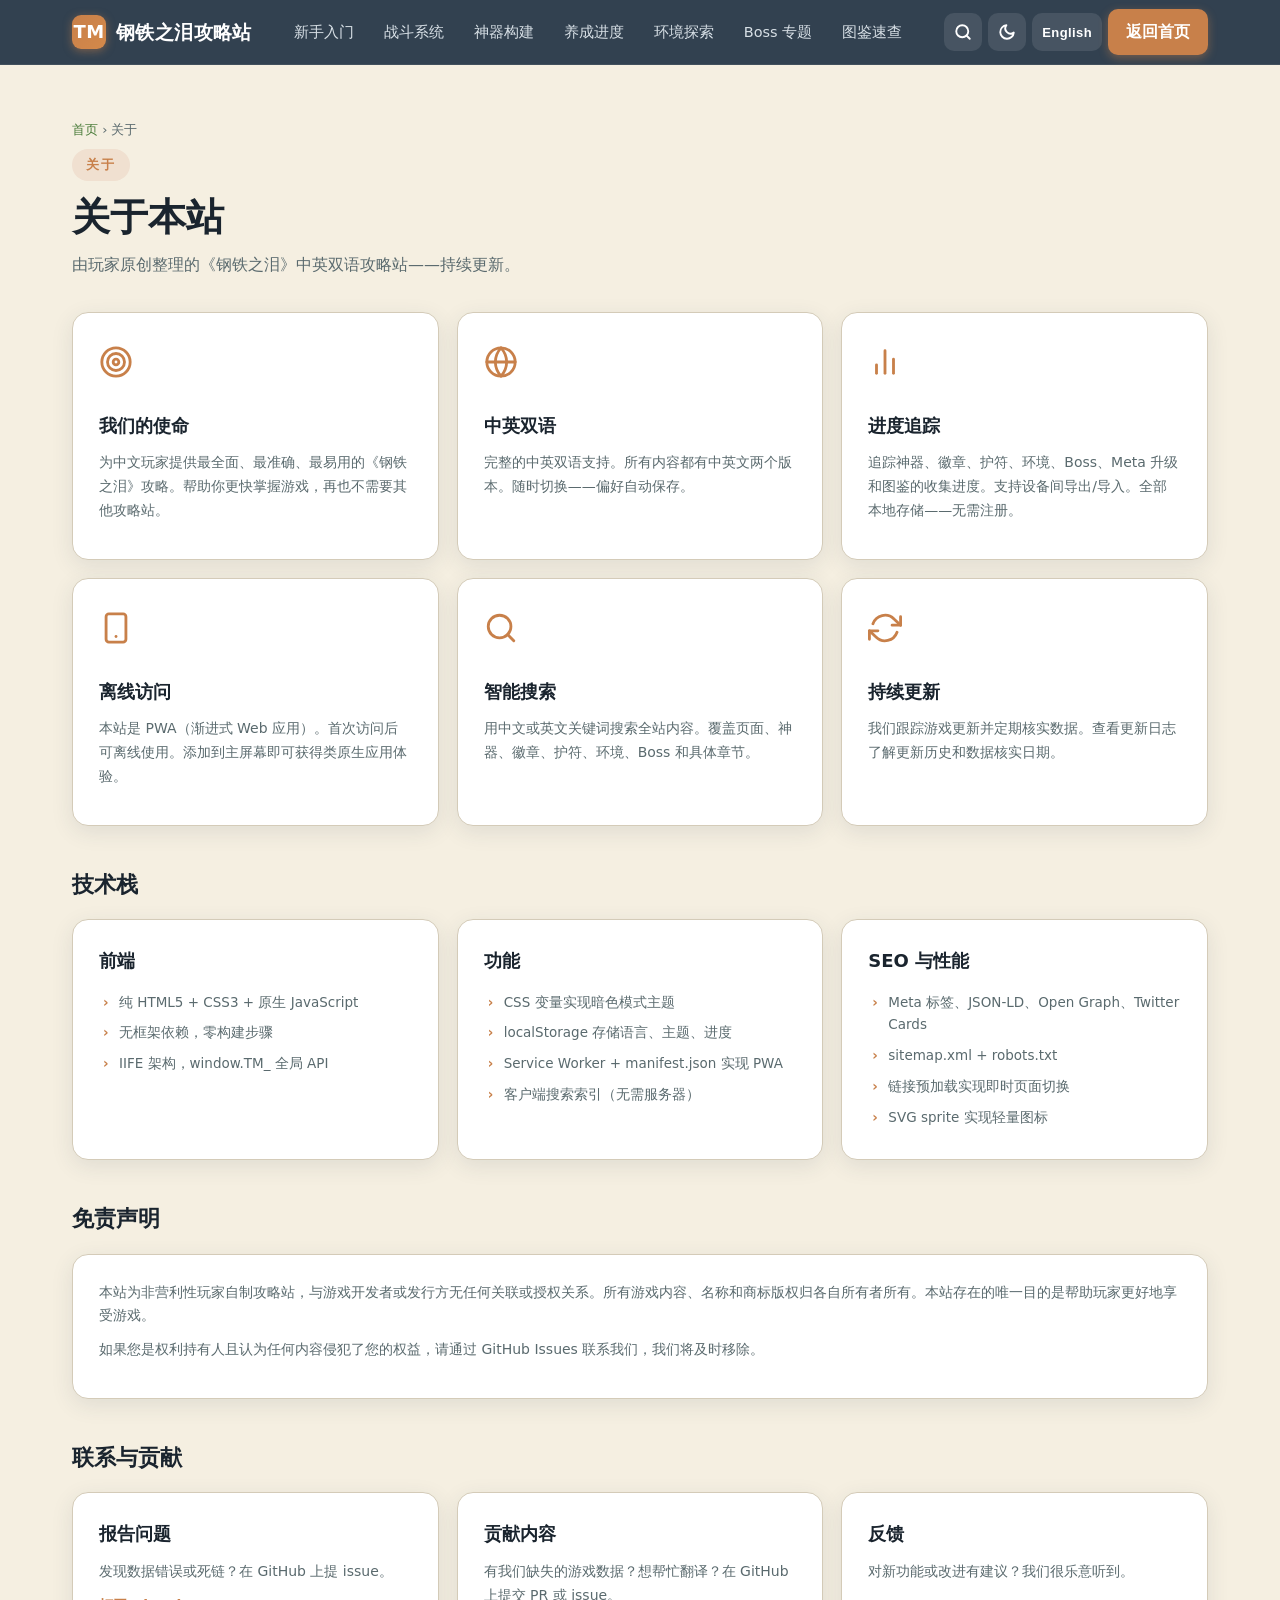
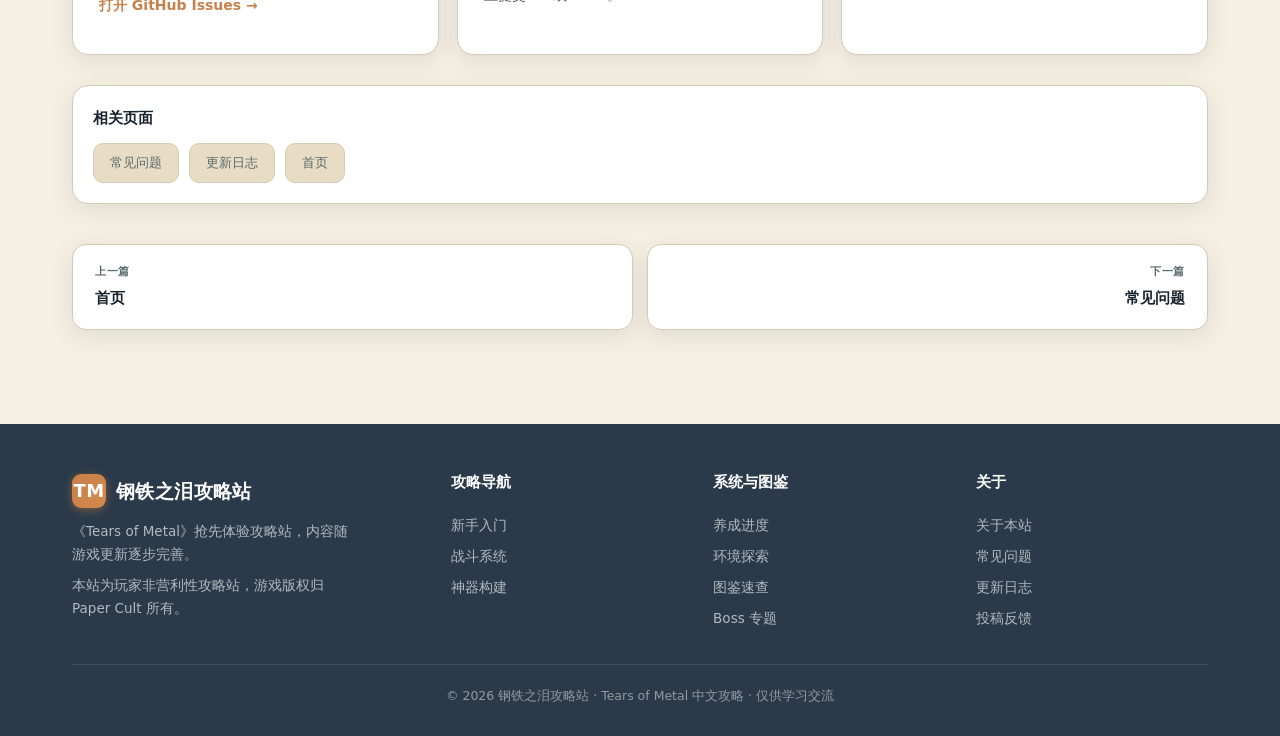
==== commit 9f843129: "fix: 修复8项体验问题 - 清除10个HTML文件的BOM字符 - 修复about/changelog页脚乱码 - 添加favicon.svg + og-image.svg - 所有页面添加og:" ====
--- a/about.html
+++ b/about.html
@@ -6,6 +6,7 @@
 <title>关于本站 | Tears of Metal 钢铁之泪攻略</title>
 <meta name="description" content="钢铁之泪攻略站介绍：由玩家原创整理，持续更新，支持中英双语、暗色模式、离线访问。">
 <meta name="keywords" content="Tears of Metal攻略站,关于,钢铁之泪中文攻略">
+<link rel="icon" type="image/svg+xml" href="favicon.svg">
 <link rel="stylesheet" href="css/style.css">
 <link rel="manifest" href="manifest.json">
 <meta name="theme-color" content="#2a3a4a">
@@ -17,7 +18,11 @@
     <meta property="og:description" content="钢铁之泪攻略站介绍：由玩家原创整理，持续更新，支持中英双语、暗色模式、离线访问。" />
     <meta property="og:type" content="website" />
     <meta property="og:locale" content="zh_CN" />
-    <meta property="og:site_name" content="钢铁之泪攻略站" />
+    <meta property="og:image" content="https://tears-of-metal-guide.pages.dev/og-image.svg" />
+<meta property="og:image:type" content="image/svg+xml" />
+<meta property="og:image:width" content="1200" />
+<meta property="og:image:height" content="630" />
+<meta property="og:site_name" content="钢铁之泪攻略站" />
     <meta name="twitter:card" content="summary" />
   </head>
 <body>
@@ -162,7 +167,7 @@
         <p class="disclaimer" data-en="This is a non-profit fan guide site. Game rights belong to Paper Cult.">本站为玩家非营利性攻略站，游戏版权归 Paper Cult 所有。</p>
       </div>
       <div><h4 data-i18n="foot.nav">攻略导航</h4><a href="getting-started.html" data-en="Beginner">新手入门</a><a href="combat.html" data-en="Combat">战斗系统</a><a href="towers.html" data-en="Artifacts">神器构建</a></div>
-      <div><h4 data-i18n="foot.systems">系统与图鉴</h4><a href="economy.html" data-en="Progression">养成进度</a><a href="maps.html" data-en="Environments">环境探索</a><a href="codex.html" data-en="Codex">图鉴速查</a><a href="bosses.html" data-en="Bosses">Boss 专题</a></div>
+      <div><h4 data-i18n="foot.systems">系统与图鉴</h4><a href="economy.html" data-en="Progression">养成进度</a><a href="maps.html" data-en="Environments">环境探索</a><a href="codex.html" data-en="Codex">图鉴速查</a><a href="bosses.html" data-en="Bosses">Boss 专题</a></div>
       <div><h4 data-i18n="foot.about">关于</h4><a href="about.html" data-i18n="foot.aboutus">关于本站</a><a href="faq.html" data-en="FAQ">常见问题</a><a href="changelog.html" data-i18n="foot.changelog">更新日志</a><a href="https://github.com/yxhtl/tears-of-metal-guide/issues" target="_blank" rel="noopener" data-i18n="foot.feedback">投稿反馈</a></div>
     </div>
     <div class="foot-bottom" data-i18n="foot.copy">© 2026 钢铁之泪攻略站 · Tears of Metal 中文攻略 · 仅供学习交流</div>
--- a/css/style.css
+++ b/css/style.css
@@ -376,15 +376,7 @@
 .bp-info{font-size:11px;color:var(--ink-soft);line-height:1.4}
 .bp-arrow{display:grid;place-items:center;color:var(--line);font-size:18px;font-weight:700;align-self:center}
 
-/* ===== CALCULATOR ===== */
-.calc-box{background:var(--card);border:1px solid var(--line);border-radius:var(--radius);padding:24px;box-shadow:var(--shadow);margin-top:18px}
-.calc-row{display:flex;align-items:center;gap:14px;margin-bottom:16px;flex-wrap:wrap}
-.calc-row label{font-size:14px;font-weight:700;color:var(--ink);min-width:80px}
-.calc-row select{flex:1;min-width:180px;padding:10px 14px;border:1.5px solid var(--line);border-radius:10px;font-size:14px;font-family:inherit;outline:0;transition:.15s}
-.calc-row select:focus{border-color:var(--moss-2)}
-.calc-row input[type=number]{width:90px;padding:10px 14px;border:1.5px solid var(--line);border-radius:10px;font-size:14px;font-family:inherit;outline:0;text-align:center}
-.calc-row input[type=number]:focus{border-color:var(--moss-2)}
-.calc-result{background:#f5f8f5;border:1px solid var(--line);border-radius:12px;padding:18px;margin-top:10px}
+/* ===== CALCULATOR (legacy result sub-styles — container overridden below) ===== */
 .calc-result .rline{display:flex;justify-content:space-between;align-items:center;padding:6px 0;font-size:14px}
 .calc-result .rline b{color:var(--ink);font-size:16px}
 .calc-result .rline .big{font-size:22px;font-weight:900;color:var(--copper)}
@@ -751,6 +743,7 @@
   border-radius:12px;
   padding:24px;
   margin:20px 0;
+  box-shadow:var(--shadow);
 }
 .calc-row{
   display:grid;
@@ -779,6 +772,7 @@
 .calc-row select:focus,.calc-row input:focus{border-color:var(--accent)}
 .calc-result{
   background:var(--bg);
+  border:1px solid var(--border);
   border-radius:8px;
   padding:16px;
   text-align:center;
